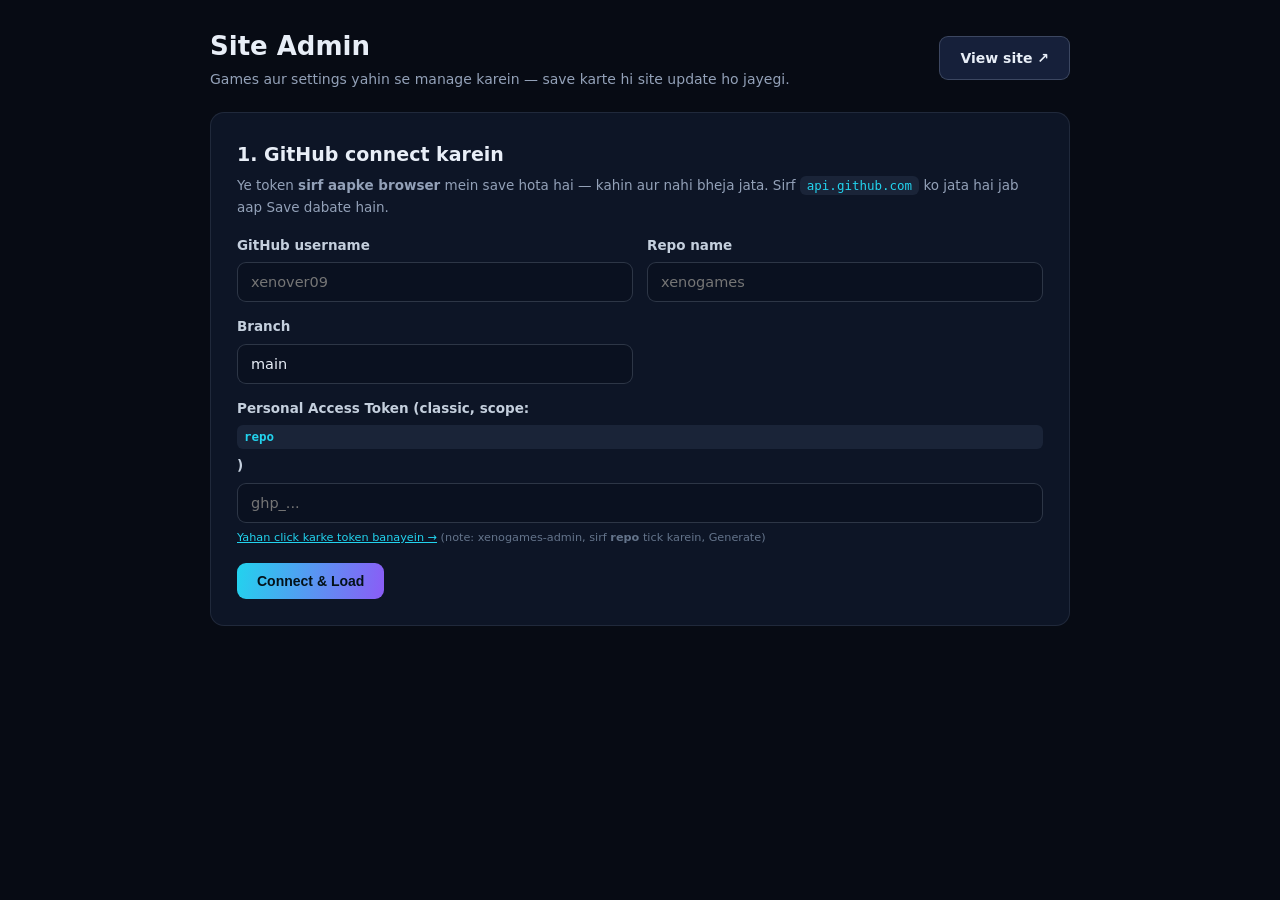
==== admin/index.html @ 74ef92ef "Initial commit: Xeno Games website and admin panel" ====
<!DOCTYPE html>
<html lang="en">
<head>
<meta charset="UTF-8">
<meta name="viewport" content="width=device-width, initial-scale=1.0">
<title>Admin — Xeno Games</title>
<link rel="stylesheet" href="admin.css">
</head>
<body>
<div class="wrap">
  <header class="ahead">
    <div><h1>Site Admin</h1><p>Games aur settings yahin se manage karein — save karte hi site update ho jayegi.</p></div>
    <a id="viewSite" class="btn" href="#" target="_blank">View site ↗</a>
  </header>

  <div id="msg"></div>

  <!-- SETUP -->
  <section class="card" id="setupCard">
    <h2>1. GitHub connect karein</h2>
    <p class="mut">Ye token <b>sirf aapke browser</b> mein save hota hai — kahin aur nahi bheja jata. Sirf <code>api.github.com</code> ko jata hai jab aap Save dabate hain.</p>
    <div class="grid2">
      <label>GitHub username<input id="ghUser" placeholder="xenover09"></label>
      <label>Repo name<input id="ghRepo" placeholder="xenogames"></label>
      <label>Branch<input id="ghBranch" value="main"></label>
      <label style="grid-column:1/-1">Personal Access Token (classic, scope: <code>repo</code>)<input id="ghToken" type="password" placeholder="ghp_..."><small><a href="https://github.com/settings/tokens/new?scopes=repo&description=xenogames-admin" target="_blank">Yahan click karke token banayein →</a> (note: xenogames-admin, sirf <b>repo</b> tick karein, Generate)</small></label>
    </div>
    <button class="btn pri" id="connectBtn">Connect & Load</button>
    <button class="btn" id="forgetBtn" style="display:none">Logout (token bhool jayein)</button>
  </section>

  <!-- GAMES -->
  <section class="card" id="gamesCard" style="display:none">
    <h2>2. Games <span class="count" id="gCount"></span></h2>
    <div id="gamesList"></div>
    <button class="btn" id="addBtn">+ Naya game add karein</button>

    <div id="editor" style="display:none">
      <h3 id="edTitle">Game edit karein</h3>
      <input type="hidden" id="fId">
      <div class="grid2">
        <label>Title*<input id="fTitle" placeholder="Voxelcraft × Neon Rush"></label>
        <label>Tag<input id="fTag" placeholder="Mashup / Port / Fan game"></label>
        <label style="grid-column:1/-1">Short blurb<textarea id="fBlurb" rows="2" placeholder="Ek line ki description"></textarea></label>
        <label style="grid-column:1/-1">Game link (Play button kahan jaye)<input id="fLink" placeholder="https://..."></label>
        <label style="grid-column:1/-1">Image URL (khali = automatic color card)<input id="fImage" placeholder="assets/card-voxel.jpg ya https://..."></label>
        <label>Card color (hue 0-360)<input id="fHue" type="number" min="0" max="360" value="200"></label>
        <label class="chk"><input id="fFeat" type="checkbox"> Featured (uper dikhayein)</label>
      </div>
      <div class="row">
        <button class="btn pri" id="saveGameBtn">Game save karein</button>
        <button class="btn" id="cancelEditBtn">Cancel</button>
      </div>
    </div>

    <div class="row" style="margin-top:22px">
      <button class="btn pri big" id="pushBtn">💾 Sab kuch site par publish karein</button>
    </div>
    <p class="mut">Publish ke ~1 minute baad site update ho jayegi.</p>
  </section>

  <!-- CONFIG -->
  <section class="card" id="cfgCard" style="display:none">
    <h2>3. Site settings</h2>
    <div class="grid2">
      <label>Site name<input id="cName"></label>
      <label>Tagline<input id="cTag"></label>
      <label style="grid-column:1/-1">Hero title<input id="cHeroT"></label>
      <label style="grid-column:1/-1">Hero subtitle<textarea id="cHeroS" rows="2"></textarea></label>
      <label style="grid-column:1/-1">Discord link<input id="cDiscord" placeholder="https://discord.gg/..."></label>
      <label style="grid-column:1/-1">Announcement bar (khali = chhupayein)<input id="cAnn"></label>
    </div>
    <p class="mut">Settings bhi "Publish" button se save hoti hain.</p>
  </section>
</div>
<script src="admin.js"></script>
</body>
</html>
---- admin/admin.css ----
*{margin:0;padding:0;box-sizing:border-box}
body{background:#070b14;color:#e8eef7;font-family:system-ui,-apple-system,sans-serif;line-height:1.6}
.wrap{max-width:900px;margin:0 auto;padding:26px 20px 80px}
.ahead{display:flex;justify-content:space-between;align-items:center;gap:16px;margin-bottom:22px;flex-wrap:wrap}
.ahead h1{font-size:26px}
.ahead p{color:#93a1b8;font-size:14px}
.card{background:#0d1526;border:1px solid rgba(148,163,184,.14);border-radius:14px;padding:26px;margin-bottom:20px}
.card h2{font-size:19px;margin-bottom:6px}
.card h3{font-size:16px;margin:18px 0 12px}
.mut{color:#93a1b8;font-size:13.5px;margin-bottom:16px}
.mut code,.card code{background:#1a2438;padding:2px 7px;border-radius:6px;font-size:12.5px;color:#22d3ee}
.grid2{display:grid;grid-template-columns:1fr 1fr;gap:14px;margin-bottom:16px}
label{display:flex;flex-direction:column;gap:6px;font-size:13.5px;color:#c4cfdd;font-weight:600}
label small{font-weight:400;color:#64748b}
label small a{color:#22d3ee}
input,textarea,select{background:#0a1120;border:1px solid rgba(148,163,184,.25);border-radius:9px;color:#e8eef7;padding:11px 13px;font-size:14.5px;width:100%;font-family:inherit}
input:focus,textarea:focus{outline:none;border-color:#22d3ee}
.chk{flex-direction:row !important;align-items:center;gap:10px !important}
.chk input{width:auto}
.btn{display:inline-block;padding:10px 20px;border-radius:9px;border:1px solid rgba(148,163,184,.3);background:#16203a;color:#e8eef7;font-weight:700;font-size:14px;cursor:pointer;text-decoration:none}
.btn:hover{border-color:#22d3ee}
.btn.pri{background:linear-gradient(100deg,#22d3ee,#8b5cf6);border:none;color:#04121a}
.btn.big{font-size:16px;padding:14px 30px}
.row{display:flex;gap:10px;flex-wrap:wrap;margin-top:14px}
#msg{margin-bottom:16px}
.msg{padding:13px 18px;border-radius:10px;font-size:14px;margin-bottom:10px}
.msg.ok{background:rgba(52,211,153,.12);border:1px solid rgba(52,211,153,.4);color:#6ee7b7}
.msg.err{background:rgba(248,113,113,.1);border:1px solid rgba(248,113,113,.4);color:#fca5a5}
.gitem{display:flex;align-items:center;gap:12px;background:#0a1120;border:1px solid rgba(148,163,184,.14);border-radius:10px;padding:12px 14px;margin-bottom:10px}
.gitem .sw{width:44px;height:44px;border-radius:8px;flex-shrink:0;display:flex;align-items:center;justify-content:center;font-weight:800;font-size:18px;color:#fff}
.gitem .inf{flex:1;min-width:0}
.gitem .inf b{display:block;font-size:14.5px;white-space:nowrap;overflow:hidden;text-overflow:ellipsis}
.gitem .inf span{color:#64748b;font-size:12.5px}
.gitem .ops{display:flex;gap:8px}
.mini{padding:7px 13px;font-size:12.5px;border-radius:7px;border:1px solid rgba(148,163,184,.3);background:#16203a;color:#e8eef7;cursor:pointer}
.mini:hover{border-color:#22d3ee}
.mini.danger:hover{border-color:#f87171;color:#f87171}
.count{color:#22d3ee;font-size:14px}
#editor{background:#0a1120;border:1px dashed rgba(34,211,238,.4);border-radius:12px;padding:20px;margin-top:18px}
@media(max-width:600px){.grid2{grid-template-columns:1fr}}
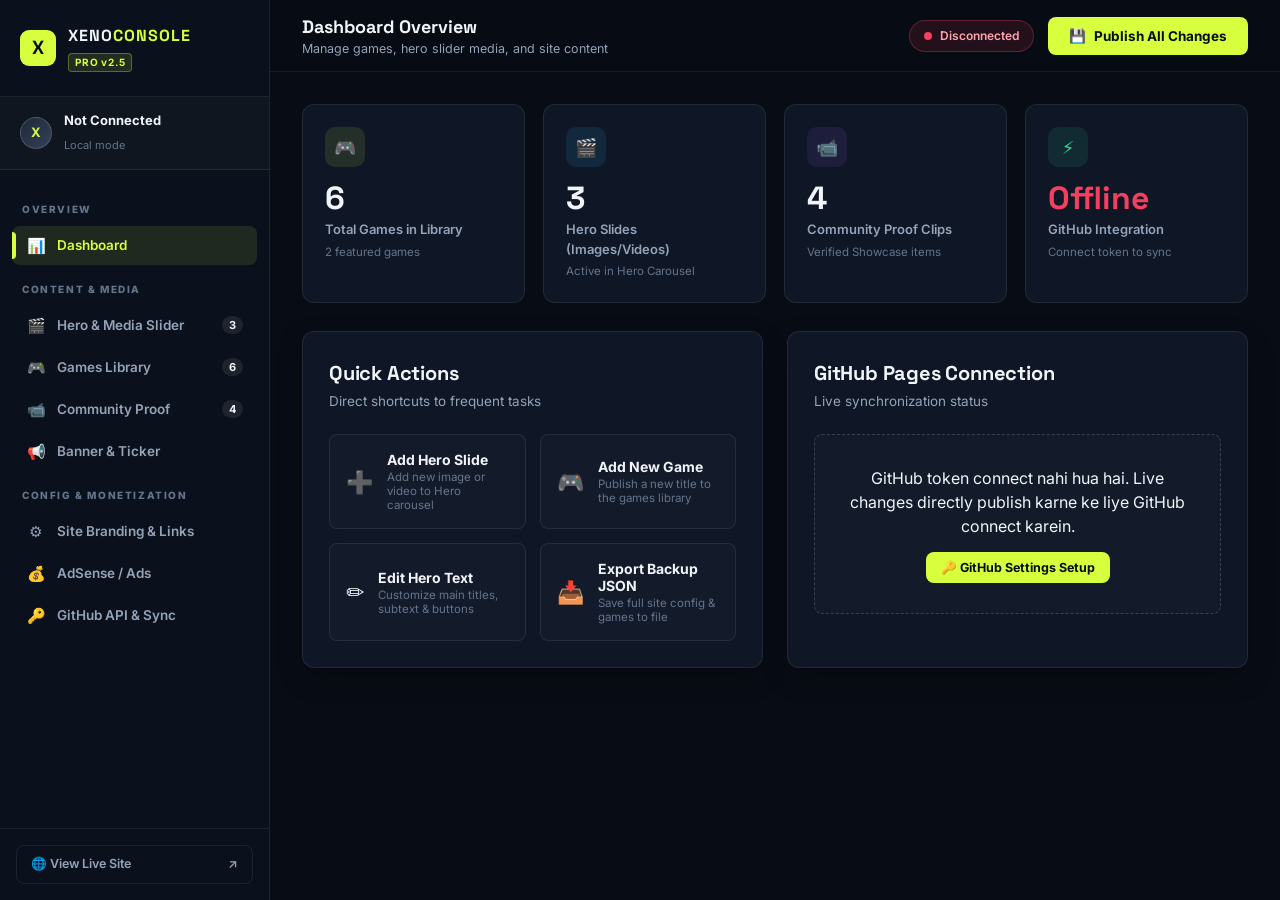
==== commit 2add8617: "Upgrade admin panel to full-featured professional dashboard" ====
--- a/admin/index.html
+++ b/admin/index.html
@@ -3,76 +3,566 @@
 <head>
 <meta charset="UTF-8">
 <meta name="viewport" content="width=device-width, initial-scale=1.0">
-<title>Admin — Xeno Games</title>
+<title>Xeno Console — Admin Dashboard</title>
+<link rel="preconnect" href="https://fonts.googleapis.com">
+<link rel="preconnect" href="https://fonts.gstatic.com" crossorigin>
+<link href="https://fonts.googleapis.com/css2?family=Space+Grotesk:wght@500;700;800&family=Inter:wght@400;500;600;700&family=JetBrains+Mono:wght@400;600&display=swap" rel="stylesheet">
 <link rel="stylesheet" href="admin.css">
 </head>
 <body>
-<div class="wrap">
-  <header class="ahead">
-    <div><h1>Site Admin</h1><p>Games aur settings yahin se manage karein — save karte hi site update ho jayegi.</p></div>
-    <a id="viewSite" class="btn" href="#" target="_blank">View site ↗</a>
-  </header>
-
-  <div id="msg"></div>
-
-  <!-- SETUP -->
-  <section class="card" id="setupCard">
-    <h2>1. GitHub connect karein</h2>
-    <p class="mut">Ye token <b>sirf aapke browser</b> mein save hota hai — kahin aur nahi bheja jata. Sirf <code>api.github.com</code> ko jata hai jab aap Save dabate hain.</p>
-    <div class="grid2">
-      <label>GitHub username<input id="ghUser" placeholder="xenover09"></label>
-      <label>Repo name<input id="ghRepo" placeholder="xenogames"></label>
-      <label>Branch<input id="ghBranch" value="main"></label>
-      <label style="grid-column:1/-1">Personal Access Token (classic, scope: <code>repo</code>)<input id="ghToken" type="password" placeholder="ghp_..."><small><a href="https://github.com/settings/tokens/new?scopes=repo&description=xenogames-admin" target="_blank">Yahan click karke token banayein →</a> (note: xenogames-admin, sirf <b>repo</b> tick karein, Generate)</small></label>
-    </div>
-    <button class="btn pri" id="connectBtn">Connect & Load</button>
-    <button class="btn" id="forgetBtn" style="display:none">Logout (token bhool jayein)</button>
-  </section>
-
-  <!-- GAMES -->
-  <section class="card" id="gamesCard" style="display:none">
-    <h2>2. Games <span class="count" id="gCount"></span></h2>
-    <div id="gamesList"></div>
-    <button class="btn" id="addBtn">+ Naya game add karein</button>
-
-    <div id="editor" style="display:none">
-      <h3 id="edTitle">Game edit karein</h3>
-      <input type="hidden" id="fId">
-      <div class="grid2">
-        <label>Title*<input id="fTitle" placeholder="Voxelcraft × Neon Rush"></label>
-        <label>Tag<input id="fTag" placeholder="Mashup / Port / Fan game"></label>
-        <label style="grid-column:1/-1">Short blurb<textarea id="fBlurb" rows="2" placeholder="Ek line ki description"></textarea></label>
-        <label style="grid-column:1/-1">Game link (Play button kahan jaye)<input id="fLink" placeholder="https://..."></label>
-        <label style="grid-column:1/-1">Image URL (khali = automatic color card)<input id="fImage" placeholder="assets/card-voxel.jpg ya https://..."></label>
-        <label>Card color (hue 0-360)<input id="fHue" type="number" min="0" max="360" value="200"></label>
-        <label class="chk"><input id="fFeat" type="checkbox"> Featured (uper dikhayein)</label>
-      </div>
-      <div class="row">
-        <button class="btn pri" id="saveGameBtn">Game save karein</button>
-        <button class="btn" id="cancelEditBtn">Cancel</button>
+
+<div class="app-layout">
+  <!-- SIDEBAR -->
+  <aside class="sidebar">
+    <div class="sidebar-brand">
+      <div class="brand-logo"><span class="mark">X</span></div>
+      <div class="brand-info">
+        <span class="brand-title">XENO<b>CONSOLE</b></span>
+        <span class="brand-badge">PRO v2.5</span>
       </div>
     </div>
 
-    <div class="row" style="margin-top:22px">
-      <button class="btn pri big" id="pushBtn">💾 Sab kuch site par publish karein</button>
+    <div class="sidebar-user" id="sidebarUser">
+      <div class="user-avatar" id="userAvatar">X</div>
+      <div class="user-meta">
+        <strong id="sidebarUsername">Not Connected</strong>
+        <span id="sidebarRepo">github.com</span>
+      </div>
     </div>
-    <p class="mut">Publish ke ~1 minute baad site update ho jayegi.</p>
-  </section>
-
-  <!-- CONFIG -->
-  <section class="card" id="cfgCard" style="display:none">
-    <h2>3. Site settings</h2>
-    <div class="grid2">
-      <label>Site name<input id="cName"></label>
-      <label>Tagline<input id="cTag"></label>
-      <label style="grid-column:1/-1">Hero title<input id="cHeroT"></label>
-      <label style="grid-column:1/-1">Hero subtitle<textarea id="cHeroS" rows="2"></textarea></label>
-      <label style="grid-column:1/-1">Discord link<input id="cDiscord" placeholder="https://discord.gg/..."></label>
-      <label style="grid-column:1/-1">Announcement bar (khali = chhupayein)<input id="cAnn"></label>
+
+    <nav class="sidebar-nav">
+      <div class="nav-section-title">OVERVIEW</div>
+      <button class="nav-link active" data-tab="dashboard">
+        <span class="icon">📊</span> Dashboard
+      </button>
+
+      <div class="nav-section-title">CONTENT & MEDIA</div>
+      <button class="nav-link" data-tab="hero">
+        <span class="icon">🎬</span> Hero & Media Slider
+        <span class="nav-badge" id="badgeSlides">3</span>
+      </button>
+      <button class="nav-link" data-tab="games">
+        <span class="icon">🎮</span> Games Library
+        <span class="nav-badge" id="badgeGames">0</span>
+      </button>
+      <button class="nav-link" data-tab="proof">
+        <span class="icon">📹</span> Community Proof
+        <span class="nav-badge" id="badgeProof">4</span>
+      </button>
+      <button class="nav-link" data-tab="announcements">
+        <span class="icon">📢</span> Banner & Ticker
+      </button>
+
+      <div class="nav-section-title">CONFIG & MONETIZATION</div>
+      <button class="nav-link" data-tab="branding">
+        <span class="icon">⚙️</span> Site Branding & Links
+      </button>
+      <button class="nav-link" data-tab="ads">
+        <span class="icon">💰</span> AdSense / Ads
+      </button>
+      <button class="nav-link" data-tab="settings">
+        <span class="icon">🔑</span> GitHub API & Sync
+      </button>
+    </nav>
+
+    <div class="sidebar-footer">
+      <a id="btnViewLiveSite" href="../" target="_blank" class="sidebar-btn-outline">
+        <span>🌐 View Live Site</span> ↗
+      </a>
+      <button id="sidebarLogoutBtn" class="sidebar-btn-danger" style="display:none">
+        Disconnect Token
+      </button>
     </div>
-    <p class="mut">Settings bhi "Publish" button se save hoti hain.</p>
-  </section>
+  </aside>
+
+  <!-- MAIN VIEW -->
+  <main class="main-content">
+    <!-- TOP HEADER -->
+    <header class="topbar">
+      <div class="topbar-left">
+        <button class="mobile-toggle" id="mobileToggle" aria-label="Toggle navigation">☰</button>
+        <div>
+          <h1 id="topbarTitle">Dashboard Overview</h1>
+          <p id="topbarBreadcrumb" class="topbar-sub">Manage games, hero slider media, and site content</p>
+        </div>
+      </div>
+      <div class="topbar-actions">
+        <div class="sync-status-pill disconnected" id="syncStatusPill">
+          <span class="dot"></span>
+          <span id="syncStatusText">Disconnected</span>
+        </div>
+        <button class="btn btn-volt" id="btnPublishTop">
+          <span class="btn-icon">💾</span> Publish All Changes
+        </button>
+      </div>
+    </header>
+
+    <!-- TOAST NOTIFICATIONS -->
+    <div id="toastContainer" class="toast-container"></div>
+
+    <!-- TABS CONTAINER -->
+    <div class="tab-content-wrap">
+
+      <!-- ================= TAB: DASHBOARD ================= -->
+      <section class="tab-pane active" id="tab-dashboard">
+        <div class="metric-grid">
+          <div class="metric-card">
+            <div class="metric-icon" style="background:rgba(215,255,62,.1);color:var(--volt)">🎮</div>
+            <div class="metric-val" id="dashTotalGames">0</div>
+            <div class="metric-label">Total Games in Library</div>
+            <div class="metric-sub" id="dashFeaturedGames">0 featured</div>
+          </div>
+          <div class="metric-card">
+            <div class="metric-icon" style="background:rgba(56,189,248,.1);color:var(--cyan)">🎬</div>
+            <div class="metric-val" id="dashTotalSlides">3</div>
+            <div class="metric-label">Hero Slides (Images/Videos)</div>
+            <div class="metric-sub">Active in Hero Carousel</div>
+          </div>
+          <div class="metric-card">
+            <div class="metric-icon" style="background:rgba(168,85,247,.1);color:#c084fc">📹</div>
+            <div class="metric-val" id="dashTotalProof">4</div>
+            <div class="metric-label">Community Proof Clips</div>
+            <div class="metric-sub">Verified Showcase items</div>
+          </div>
+          <div class="metric-card">
+            <div class="metric-icon" style="background:rgba(52,211,153,.1);color:#34d399">⚡</div>
+            <div class="metric-val" id="dashSyncState">Offline</div>
+            <div class="metric-label">GitHub Integration</div>
+            <div class="metric-sub" id="dashBranchName">main branch</div>
+          </div>
+        </div>
+
+        <div class="grid-2col">
+          <div class="panel">
+            <div class="panel-header">
+              <h2>Quick Actions</h2>
+              <span class="panel-hint">Direct shortcuts to frequent tasks</span>
+            </div>
+            <div class="quick-btn-grid">
+              <button class="quick-btn" onclick="XP.switchTab('hero');XP.openSlideEditor('new');">
+                <span class="qb-icon">➕</span>
+                <div>
+                  <strong>Add Hero Slide</strong>
+                  <small>Add new image or video to Hero carousel</small>
+                </div>
+              </button>
+              <button class="quick-btn" onclick="XP.switchTab('games');XP.openGameEditor('new');">
+                <span class="qb-icon">🎮</span>
+                <div>
+                  <strong>Add New Game</strong>
+                  <small>Publish a new title to the games library</small>
+                </div>
+              </button>
+              <button class="quick-btn" onclick="XP.switchTab('hero');">
+                <span class="qb-icon">✏️</span>
+                <div>
+                  <strong>Edit Hero Text</strong>
+                  <small>Customize main titles, subtext & buttons</small>
+                </div>
+              </button>
+              <button class="quick-btn" onclick="XP.downloadBackup();">
+                <span class="qb-icon">📥</span>
+                <div>
+                  <strong>Export Backup JSON</strong>
+                  <small>Save full site config & games to file</small>
+                </div>
+              </button>
+            </div>
+          </div>
+
+          <div class="panel">
+            <div class="panel-header">
+              <h2>GitHub Pages Connection</h2>
+              <span class="panel-hint">Live synchronization status</span>
+            </div>
+            <div class="connection-status-box" id="connStatusBox">
+              <p class="mut">GitHub token connect nahi hua hai. Live changes directly publish karne ke liye GitHub connect karein.</p>
+              <button class="btn btn-outline" onclick="XP.switchTab('settings')">🔑 GitHub Settings Setup</button>
+            </div>
+          </div>
+        </div>
+      </section>
+
+      <!-- ================= TAB: HERO & SHOWCASE ================= -->
+      <section class="tab-pane" id="tab-hero">
+        <div class="panel">
+          <div class="panel-header">
+            <div>
+              <h2>Hero Headline & CTA Buttons</h2>
+              <p class="panel-hint">Main landing page text and call-to-action buttons</p>
+            </div>
+          </div>
+          <div class="form-grid">
+            <div class="form-group">
+              <label>Kicker / Top Subtitle Tag</label>
+              <input id="hKicker" placeholder="XENO GAMES — MOD LAUNCHER">
+            </div>
+            <div class="form-group">
+              <label>Main Headline (Normal Text)</label>
+              <input id="hTitle" placeholder="Play the crossovers that">
+            </div>
+            <div class="form-group">
+              <label>Headline Highlight (Neon Green Text)</label>
+              <input id="hTitleHighlight" placeholder="shouldn't exist.">
+            </div>
+            <div class="form-group full-width">
+              <label>Hero Subtitle / Description Paragraph</label>
+              <textarea id="hSub" rows="3" placeholder="Game mashups, fan ports and impossible crossovers..."></textarea>
+            </div>
+            <div class="form-group">
+              <label>Primary Button Text</label>
+              <input id="hCta1Text" placeholder="Browse the library">
+            </div>
+            <div class="form-group">
+              <label>Primary Button Link</label>
+              <input id="hCta1Link" placeholder="#library">
+            </div>
+            <div class="form-group">
+              <label>Secondary Button Text</label>
+              <input id="hCta2Text" placeholder="See the launcher">
+            </div>
+            <div class="form-group">
+              <label>Secondary Button Link</label>
+              <input id="hCta2Link" placeholder="#launcher">
+            </div>
+          </div>
+        </div>
+
+        <!-- HERO SLIDER MEDIA SHOWCASE -->
+        <div class="panel" style="margin-top:24px">
+          <div class="panel-header flex-between">
+            <div>
+              <h2>Hero Showcase Slides (Images & Videos)</h2>
+              <p class="panel-hint">Carousel slides on the right side of the Hero section. Images ya Videos (MP4/YouTube) yahan se manage karein.</p>
+            </div>
+            <button class="btn btn-volt btn-sm" onclick="XP.openSlideEditor('new')">+ Nayi Slide Add Karein</button>
+          </div>
+
+          <div id="slidesList" class="slides-grid"></div>
+
+          <!-- SLIDE MODAL / DRAWER -->
+          <div id="slideModal" class="modal-backdrop" style="display:none">
+            <div class="modal-card">
+              <div class="modal-header">
+                <h3 id="slideModalTitle">Slide Editor</h3>
+                <button class="modal-close" onclick="XP.closeSlideEditor()">×</button>
+              </div>
+              <div class="modal-body">
+                <input type="hidden" id="slideEditId">
+                <div class="form-grid">
+                  <div class="form-group">
+                    <label>Media Type</label>
+                    <select id="slideMediaType" onchange="XP.updateSlidePreview()">
+                      <option value="image">🖼️ Image (JPG, PNG, WebP, GIF)</option>
+                      <option value="video">🎥 Video (MP4 direct link or YouTube)</option>
+                    </select>
+                  </div>
+                  <div class="form-group">
+                    <label>Badge / Tag Pill</label>
+                    <input id="slideBadge" placeholder="Featured Showcase / New Mod / Port">
+                  </div>
+                  <div class="form-group full-width">
+                    <label>Media URL or Asset Path</label>
+                    <input id="slideMediaUrl" placeholder="assets/card-voxel.jpg ya https://... ya YouTube link" oninput="XP.updateSlidePreview()">
+                    <small class="field-hint">Aap local path de sakte hain (e.g. <code>assets/filename.jpg</code>), external image link, direct MP4 video link, ya YouTube link.</small>
+                  </div>
+                  <div class="form-group">
+                    <label>Slide Title</label>
+                    <input id="slideTitle" placeholder="Voxelcraft × Neon Rush" oninput="XP.updateSlidePreview()">
+                  </div>
+                  <div class="form-group">
+                    <label>Target Action Link (Optional)</label>
+                    <input id="slideLink" placeholder="#library ya https://...">
+                  </div>
+                  <div class="form-group full-width">
+                    <label>Slide Subtitle / Description</label>
+                    <input id="slideSubtitle" placeholder="Block-building inside a neon racing world" oninput="XP.updateSlidePreview()">
+                  </div>
+                </div>
+
+                <!-- LIVE PREVIEW -->
+                <div class="preview-box-container">
+                  <span class="preview-label">Live Slide Preview</span>
+                  <div class="hero-slider-preview">
+                    <div id="slidePreviewMedia" class="preview-media-holder"></div>
+                    <div class="slider-badge" id="slidePreviewBadge">Featured Showcase</div>
+                    <div class="slide-caption">
+                      <h3 id="slidePreviewTitle">Slide Title</h3>
+                      <p id="slidePreviewSubtitle">Slide description</p>
+                    </div>
+                  </div>
+                </div>
+              </div>
+              <div class="modal-footer">
+                <button class="btn btn-volt" onclick="XP.saveSlide()">Save Slide</button>
+                <button class="btn btn-outline" onclick="XP.closeSlideEditor()">Cancel</button>
+              </div>
+            </div>
+          </div>
+        </div>
+      </section>
+
+      <!-- ================= TAB: GAMES LIBRARY ================= -->
+      <section class="tab-pane" id="tab-games">
+        <div class="panel">
+          <div class="panel-header flex-between">
+            <div>
+              <h2>Games Library</h2>
+              <p class="panel-hint">Site par display hone wale games, mashups aur ports.</p>
+            </div>
+            <div class="header-tools">
+              <input type="text" id="gameSearchInput" placeholder="🔍 Search games..." class="search-input" oninput="XP.filterGames()">
+              <button class="btn btn-volt btn-sm" onclick="XP.openGameEditor('new')">+ Naya Game Add Karein</button>
+            </div>
+          </div>
+
+          <div id="gamesTableList" class="games-table-list"></div>
+
+          <!-- GAME MODAL -->
+          <div id="gameModal" class="modal-backdrop" style="display:none">
+            <div class="modal-card">
+              <div class="modal-header">
+                <h3 id="gameModalTitle">Game Editor</h3>
+                <button class="modal-close" onclick="XP.closeGameEditor()">×</button>
+              </div>
+              <div class="modal-body">
+                <input type="hidden" id="gEditId">
+                <div class="form-grid">
+                  <div class="form-group">
+                    <label>Game Title*</label>
+                    <input id="gTitle" placeholder="Voxelcraft × Neon Rush" oninput="XP.updateGamePreview()">
+                  </div>
+                  <div class="form-group">
+                    <label>Category Tag</label>
+                    <input id="gTag" placeholder="Mashup / Port / Fan game" oninput="XP.updateGamePreview()">
+                  </div>
+                  <div class="form-group full-width">
+                    <label>Short Description (Blurb)</label>
+                    <textarea id="gBlurb" rows="2" placeholder="Block-building inside a neon racing world. Fully verified." oninput="XP.updateGamePreview()"></textarea>
+                  </div>
+                  <div class="form-group full-width">
+                    <label>Play / Download Link (URL)</label>
+                    <input id="gLink" placeholder="https://... ya #library">
+                  </div>
+                  <div class="form-group">
+                    <label>Image Cover URL</label>
+                    <input id="gImage" placeholder="assets/card-voxel.jpg ya https://..." oninput="XP.updateGamePreview()">
+                  </div>
+                  <div class="form-group">
+                    <label>Fallback Color Hue (0 - 360)</label>
+                    <input id="gHue" type="number" min="0" max="360" value="200" oninput="XP.updateGamePreview()">
+                  </div>
+                  <div class="form-group full-width">
+                    <label class="toggle-control">
+                      <input type="checkbox" id="gFeatured">
+                      <span class="toggle-slider"></span>
+                      <span><b>Featured Game</b> (Library ke bilkul shuru mein highlight dikhayein)</span>
+                    </label>
+                  </div>
+                </div>
+
+                <!-- GAME PREVIEW -->
+                <div class="preview-box-container">
+                  <span class="preview-label">Card Live Preview</span>
+                  <div class="gcard-preview" id="gameCardPreview"></div>
+                </div>
+              </div>
+              <div class="modal-footer">
+                <button class="btn btn-volt" onclick="XP.saveGame()">Save Game</button>
+                <button class="btn btn-outline" onclick="XP.closeGameEditor()">Cancel</button>
+              </div>
+            </div>
+          </div>
+        </div>
+      </section>
+
+      <!-- ================= TAB: COMMUNITY PROOF ================= -->
+      <section class="tab-pane" id="tab-proof">
+        <div class="panel">
+          <div class="panel-header flex-between">
+            <div>
+              <h2>Community Proof Clips</h2>
+              <p class="panel-hint">Hero section ke neeche proof clips videos jo community views aur gameplay show karte hain.</p>
+            </div>
+            <button class="btn btn-volt btn-sm" onclick="XP.openProofEditor('new')">+ Naya Proof Clip Add Karein</button>
+          </div>
+
+          <div id="proofList" class="proof-grid"></div>
+
+          <!-- PROOF MODAL -->
+          <div id="proofModal" class="modal-backdrop" style="display:none">
+            <div class="modal-card">
+              <div class="modal-header">
+                <h3 id="proofModalTitle">Proof Clip Editor</h3>
+                <button class="modal-close" onclick="XP.closeProofEditor()">×</button>
+              </div>
+              <div class="modal-body">
+                <input type="hidden" id="pEditId">
+                <div class="form-grid">
+                  <div class="form-group">
+                    <label>Clip Title*</label>
+                    <input id="pTitle" placeholder="Voxelcraft × Neon Rush — full playthrough">
+                  </div>
+                  <div class="form-group">
+                    <label>Views Count Display</label>
+                    <input id="pViews" placeholder="128K views">
+                  </div>
+                  <div class="form-group">
+                    <label>Duration</label>
+                    <input id="pDuration" placeholder="2:47">
+                  </div>
+                  <div class="form-group">
+                    <label>Video / Click Link</label>
+                    <input id="pLink" placeholder="https://youtube.com/... ya #">
+                  </div>
+                  <div class="form-group full-width">
+                    <label>Thumbnail Image URL (Khali = fallback letter badge)</label>
+                    <input id="pImage" placeholder="assets/card-voxel.jpg ya https://...">
+                  </div>
+                </div>
+              </div>
+              <div class="modal-footer">
+                <button class="btn btn-volt" onclick="XP.saveProof()">Save Clip</button>
+                <button class="btn btn-outline" onclick="XP.closeProofEditor()">Cancel</button>
+              </div>
+            </div>
+          </div>
+        </div>
+      </section>
+
+      <!-- ================= TAB: ANNOUNCEMENTS & TICKER ================= -->
+      <section class="tab-pane" id="tab-announcements">
+        <div class="panel">
+          <div class="panel-header">
+            <h2>Top Announcement Bar</h2>
+            <p class="panel-hint">Header ke sab se upar urgent update ya banner show karne ke liye.</p>
+          </div>
+          <div class="form-grid">
+            <div class="form-group full-width">
+              <label class="toggle-control">
+                <input type="checkbox" id="annEnabled">
+                <span class="toggle-slider"></span>
+                <span><b>Show Announcement Banner</b></span>
+              </label>
+            </div>
+            <div class="form-group full-width">
+              <label>Banner Text Content</label>
+              <input id="annText" placeholder="🚀 V2.4 Released: New Mashup Engine Now Live!">
+            </div>
+          </div>
+        </div>
+
+        <div class="panel" style="margin-top:24px">
+          <div class="panel-header">
+            <h2>Running Ticker / Marquee</h2>
+            <p class="panel-hint">Hero section ke neeche run hone wali scrolling line ke items (<code>◆</code> se alag karein).</p>
+          </div>
+          <div class="form-group full-width">
+            <label>Ticker Items List</label>
+            <textarea id="tickerItemsText" rows="3" placeholder="Voxelcraft × Neon Rush ◆ Starfall Vanguard ◆ Neon Rush ◆ New crossovers monthly ◆ One-click installs"></textarea>
+            <small class="field-hint">Har item ke darmiyan <code>◆</code> symbol lagayein.</small>
+          </div>
+        </div>
+      </section>
+
+      <!-- ================= TAB: BRANDING & GENERAL ================= -->
+      <section class="tab-pane" id="tab-branding">
+        <div class="panel">
+          <div class="panel-header">
+            <h2>Site Branding & Socials</h2>
+            <p class="panel-hint">Site ka naam, logo letter, tagline, aur social links.</p>
+          </div>
+          <div class="form-grid">
+            <div class="form-group">
+              <label>Site Name</label>
+              <input id="bSiteName" placeholder="Xeno Games">
+            </div>
+            <div class="form-group">
+              <label>Logo Mark Letter</label>
+              <input id="bLogoMark" maxlength="2" placeholder="X">
+            </div>
+            <div class="form-group full-width">
+              <label>Site Tagline (Browser Title & SEO)</label>
+              <input id="bTagline" placeholder="Play the crossovers that shouldn't exist.">
+            </div>
+            <div class="form-group">
+              <label>Discord Community Link</label>
+              <input id="bDiscordUrl" placeholder="https://discord.gg/yourserver">
+            </div>
+            <div class="form-group">
+              <label>Admin Contact Email (contact.html ke liye)</label>
+              <input id="bContactEmail" placeholder="admin@xenogames.example">
+            </div>
+          </div>
+        </div>
+      </section>
+
+      <!-- ================= TAB: ADSENSE / MONETIZATION ================= -->
+      <section class="tab-pane" id="tab-ads">
+        <div class="panel">
+          <div class="panel-header">
+            <h2>Google AdSense & Custom Ads</h2>
+            <p class="panel-hint">Apna Google AdSense code ya HTML ad banner yahan paste karein.</p>
+          </div>
+          <div class="form-grid">
+            <div class="form-group full-width">
+              <label>Header Ad Slot Code (Hero ke foran baad)</label>
+              <textarea id="adHeaderCode" rows="4" placeholder="<ins class='adsbygoogle' ...></ins>"></textarea>
+            </div>
+            <div class="form-group full-width">
+              <label>In-Content Ad Slot Code (Launcher section ke baad)</label>
+              <textarea id="adContentCode" rows="4" placeholder="<ins class='adsbygoogle' ...></ins>"></textarea>
+            </div>
+          </div>
+          <div class="callout-box">
+            <strong>💡 AdSense Tips:</strong>
+            <p>AdSense approval ke liye pehle games ki description aur Privacy Policy ready honi chahiye. Ad unit create karne ke baad uska <code>&lt;ins&gt;</code> code yahan paste kar ke <b>Publish</b> dabayein.</p>
+          </div>
+        </div>
+      </section>
+
+      <!-- ================= TAB: GITHUB SETTINGS ================= -->
+      <section class="tab-pane" id="tab-settings">
+        <div class="panel">
+          <div class="panel-header">
+            <h2>GitHub Authentication & Sync Settings</h2>
+            <p class="panel-hint">Aap ka token sirf aapke browser ki <code>localStorage</code> mein rehta hai — kahin aur nahi jata.</p>
+          </div>
+          <div class="form-grid">
+            <div class="form-group">
+              <label>GitHub Username</label>
+              <input id="cfgGhUser" placeholder="xenover09">
+            </div>
+            <div class="form-group">
+              <label>Repository Name</label>
+              <input id="cfgGhRepo" placeholder="xenogames-">
+            </div>
+            <div class="form-group">
+              <label>Deploy Branch</label>
+              <input id="cfgGhBranch" value="main">
+            </div>
+            <div class="form-group full-width">
+              <label>GitHub Personal Access Token (PAT) — Classic, scope: <code>repo</code></label>
+              <input id="cfgGhToken" type="password" placeholder="ghp_...">
+              <small class="field-hint">
+                <a href="https://github.com/settings/tokens/new?scopes=repo&description=xenogames-admin" target="_blank">
+                  👉 Yahan click kar ke new token banayein
+                </a> (Sirf <b>repo</b> tick karein aur Generate token dabayein).
+              </small>
+            </div>
+          </div>
+          <div class="row" style="margin-top:20px;gap:12px">
+            <button class="btn btn-volt" id="btnSaveGhSettings">💾 Connect & Load from GitHub</button>
+            <button class="btn btn-outline" id="btnExportJson">📥 Export Backup JSON</button>
+            <button class="btn btn-danger" id="btnClearGhAuth">Disconnect & Logout</button>
+          </div>
+        </div>
+      </section>
+
+    </div>
+  </main>
 </div>
+
 <script src="admin.js"></script>
 </body>
 </html>
--- a/admin/admin.css
+++ b/admin/admin.css
@@ -1,40 +1,1181 @@
-*{margin:0;padding:0;box-sizing:border-box}
-body{background:#070b14;color:#e8eef7;font-family:system-ui,-apple-system,sans-serif;line-height:1.6}
-.wrap{max-width:900px;margin:0 auto;padding:26px 20px 80px}
-.ahead{display:flex;justify-content:space-between;align-items:center;gap:16px;margin-bottom:22px;flex-wrap:wrap}
-.ahead h1{font-size:26px}
-.ahead p{color:#93a1b8;font-size:14px}
-.card{background:#0d1526;border:1px solid rgba(148,163,184,.14);border-radius:14px;padding:26px;margin-bottom:20px}
-.card h2{font-size:19px;margin-bottom:6px}
-.card h3{font-size:16px;margin:18px 0 12px}
-.mut{color:#93a1b8;font-size:13.5px;margin-bottom:16px}
-.mut code,.card code{background:#1a2438;padding:2px 7px;border-radius:6px;font-size:12.5px;color:#22d3ee}
-.grid2{display:grid;grid-template-columns:1fr 1fr;gap:14px;margin-bottom:16px}
-label{display:flex;flex-direction:column;gap:6px;font-size:13.5px;color:#c4cfdd;font-weight:600}
-label small{font-weight:400;color:#64748b}
-label small a{color:#22d3ee}
-input,textarea,select{background:#0a1120;border:1px solid rgba(148,163,184,.25);border-radius:9px;color:#e8eef7;padding:11px 13px;font-size:14.5px;width:100%;font-family:inherit}
-input:focus,textarea:focus{outline:none;border-color:#22d3ee}
-.chk{flex-direction:row !important;align-items:center;gap:10px !important}
-.chk input{width:auto}
-.btn{display:inline-block;padding:10px 20px;border-radius:9px;border:1px solid rgba(148,163,184,.3);background:#16203a;color:#e8eef7;font-weight:700;font-size:14px;cursor:pointer;text-decoration:none}
-.btn:hover{border-color:#22d3ee}
-.btn.pri{background:linear-gradient(100deg,#22d3ee,#8b5cf6);border:none;color:#04121a}
-.btn.big{font-size:16px;padding:14px 30px}
-.row{display:flex;gap:10px;flex-wrap:wrap;margin-top:14px}
-#msg{margin-bottom:16px}
-.msg{padding:13px 18px;border-radius:10px;font-size:14px;margin-bottom:10px}
-.msg.ok{background:rgba(52,211,153,.12);border:1px solid rgba(52,211,153,.4);color:#6ee7b7}
-.msg.err{background:rgba(248,113,113,.1);border:1px solid rgba(248,113,113,.4);color:#fca5a5}
-.gitem{display:flex;align-items:center;gap:12px;background:#0a1120;border:1px solid rgba(148,163,184,.14);border-radius:10px;padding:12px 14px;margin-bottom:10px}
-.gitem .sw{width:44px;height:44px;border-radius:8px;flex-shrink:0;display:flex;align-items:center;justify-content:center;font-weight:800;font-size:18px;color:#fff}
-.gitem .inf{flex:1;min-width:0}
-.gitem .inf b{display:block;font-size:14.5px;white-space:nowrap;overflow:hidden;text-overflow:ellipsis}
-.gitem .inf span{color:#64748b;font-size:12.5px}
-.gitem .ops{display:flex;gap:8px}
-.mini{padding:7px 13px;font-size:12.5px;border-radius:7px;border:1px solid rgba(148,163,184,.3);background:#16203a;color:#e8eef7;cursor:pointer}
-.mini:hover{border-color:#22d3ee}
-.mini.danger:hover{border-color:#f87171;color:#f87171}
-.count{color:#22d3ee;font-size:14px}
-#editor{background:#0a1120;border:1px dashed rgba(34,211,238,.4);border-radius:12px;padding:20px;margin-top:18px}
-@media(max-width:600px){.grid2{grid-template-columns:1fr}}
+/* XENO CONSOLE — Professional Admin Dashboard Theme */
+:root {
+  --bg-app: #080c14;
+  --bg-sidebar: #0b111c;
+  --bg-card: #0f1726;
+  --bg-card-hover: #141f33;
+  --bg-input: #0a0f1a;
+  --line: rgba(255, 255, 255, 0.08);
+  --line-strong: rgba(255, 255, 255, 0.16);
+  --text-main: #f1f5f9;
+  --text-muted: #94a3b8;
+  --text-dim: #64748b;
+  --volt: #d7ff3e;
+  --volt-hover: #e5ff6e;
+  --volt-glow: rgba(215, 255, 62, 0.18);
+  --cyan: #38bdf8;
+  --danger: #f43f5e;
+  --danger-bg: rgba(244, 63, 94, 0.12);
+  --success: #34d399;
+  --success-bg: rgba(52, 211, 153, 0.12);
+  --radius: 12px;
+  --radius-sm: 8px;
+  --font-heading: 'Space Grotesk', system-ui, sans-serif;
+  --font-body: 'Inter', system-ui, sans-serif;
+  --font-mono: 'JetBrains Mono', ui-monospace, monospace;
+}
+
+* {
+  margin: 0;
+  padding: 0;
+  box-sizing: border-box;
+}
+
+body {
+  background: var(--bg-app);
+  color: var(--text-main);
+  font-family: var(--font-body);
+  line-height: 1.5;
+  -webkit-font-smoothing: antialiased;
+  min-height: 100vh;
+}
+
+/* APP LAYOUT */
+.app-layout {
+  display: flex;
+  min-height: 100vh;
+}
+
+/* SIDEBAR */
+.sidebar {
+  width: 270px;
+  background: var(--bg-sidebar);
+  border-right: 1px solid var(--line);
+  display: flex;
+  flex-direction: column;
+  position: fixed;
+  top: 0;
+  bottom: 0;
+  left: 0;
+  z-index: 100;
+  overflow-y: auto;
+}
+
+.sidebar-brand {
+  padding: 24px 20px;
+  display: flex;
+  align-items: center;
+  gap: 12px;
+  border-bottom: 1px solid var(--line);
+}
+
+.brand-logo .mark {
+  width: 36px;
+  height: 36px;
+  background: var(--volt);
+  color: #080c14;
+  border-radius: 9px;
+  display: flex;
+  align-items: center;
+  justify-content: center;
+  font-family: var(--font-heading);
+  font-weight: 800;
+  font-size: 19px;
+}
+
+.brand-title {
+  font-family: var(--font-heading);
+  font-weight: 800;
+  font-size: 16px;
+  letter-spacing: .06em;
+  display: block;
+}
+
+.brand-title b {
+  color: var(--volt);
+}
+
+.brand-badge {
+  font-size: 10px;
+  font-weight: 700;
+  background: rgba(215, 255, 62, 0.12);
+  color: var(--volt);
+  border: 1px solid rgba(215, 255, 62, 0.3);
+  padding: 1px 6px;
+  border-radius: 4px;
+  display: inline-block;
+  letter-spacing: .08em;
+}
+
+.sidebar-user {
+  padding: 14px 20px;
+  display: flex;
+  align-items: center;
+  gap: 12px;
+  background: rgba(255, 255, 255, 0.02);
+  border-bottom: 1px solid var(--line);
+}
+
+.user-avatar {
+  width: 32px;
+  height: 32px;
+  border-radius: 50%;
+  background: linear-gradient(135deg, #1e293b, #334155);
+  border: 1px solid var(--line-strong);
+  display: flex;
+  align-items: center;
+  justify-content: center;
+  font-weight: 700;
+  font-size: 13px;
+  color: var(--volt);
+}
+
+.user-meta {
+  flex: 1;
+  min-width: 0;
+}
+
+.user-meta strong {
+  display: block;
+  font-size: 13px;
+  white-space: nowrap;
+  overflow: hidden;
+  text-overflow: ellipsis;
+}
+
+.user-meta span {
+  font-size: 11px;
+  color: var(--text-dim);
+}
+
+.sidebar-nav {
+  padding: 18px 12px;
+  flex: 1;
+  display: flex;
+  flex-direction: column;
+  gap: 3px;
+}
+
+.nav-section-title {
+  font-size: 10px;
+  font-weight: 800;
+  letter-spacing: .16em;
+  color: var(--text-dim);
+  padding: 14px 10px 6px;
+  text-transform: uppercase;
+}
+
+.nav-link {
+  display: flex;
+  align-items: center;
+  gap: 11px;
+  padding: 10px 14px;
+  border-radius: var(--radius-sm);
+  background: transparent;
+  border: none;
+  color: var(--text-muted);
+  font-size: 13.5px;
+  font-weight: 600;
+  font-family: inherit;
+  cursor: pointer;
+  width: 100%;
+  text-align: left;
+  transition: all .16s ease;
+  position: relative;
+}
+
+.nav-link .icon {
+  font-size: 15px;
+  width: 20px;
+  display: inline-flex;
+  justify-content: center;
+}
+
+.nav-link:hover {
+  background: rgba(255, 255, 255, 0.04);
+  color: var(--text-main);
+}
+
+.nav-link.active {
+  background: rgba(215, 255, 62, 0.1);
+  color: var(--volt);
+}
+
+.nav-link.active::before {
+  content: "";
+  position: absolute;
+  left: 0;
+  top: 6px;
+  bottom: 6px;
+  width: 3.5px;
+  background: var(--volt);
+  border-radius: 0 4px 4px 0;
+}
+
+.nav-badge {
+  margin-left: auto;
+  font-size: 11px;
+  font-weight: 700;
+  padding: 2px 7px;
+  border-radius: 10px;
+  background: rgba(255, 255, 255, 0.08);
+  color: var(--text-main);
+}
+
+.nav-link.active .nav-badge {
+  background: rgba(215, 255, 62, 0.2);
+  color: var(--volt);
+}
+
+.sidebar-footer {
+  padding: 16px;
+  border-top: 1px solid var(--line);
+  display: flex;
+  flex-direction: column;
+  gap: 8px;
+}
+
+.sidebar-btn-outline {
+  display: flex;
+  align-items: center;
+  justify-content: space-between;
+  padding: 9px 14px;
+  border-radius: var(--radius-sm);
+  border: 1px solid var(--line);
+  color: var(--text-muted);
+  font-size: 12.5px;
+  font-weight: 600;
+  text-decoration: none;
+  transition: .16s;
+}
+
+.sidebar-btn-outline:hover {
+  border-color: var(--line-strong);
+  color: var(--text-main);
+  background: rgba(255, 255, 255, 0.03);
+}
+
+.sidebar-btn-danger {
+  padding: 8px 12px;
+  border-radius: var(--radius-sm);
+  border: 1px solid rgba(244, 63, 94, 0.25);
+  background: var(--danger-bg);
+  color: var(--danger);
+  font-size: 12px;
+  font-weight: 600;
+  cursor: pointer;
+  transition: .16s;
+}
+
+.sidebar-btn-danger:hover {
+  background: rgba(244, 63, 94, 0.2);
+}
+
+/* MAIN CONTENT */
+.main-content {
+  margin-left: 270px;
+  flex: 1;
+  display: flex;
+  flex-direction: column;
+  min-width: 0;
+}
+
+/* TOPBAR */
+.topbar {
+  height: 72px;
+  border-bottom: 1px solid var(--line);
+  background: rgba(8, 12, 20, 0.85);
+  backdrop-filter: blur(14px);
+  position: sticky;
+  top: 0;
+  z-index: 90;
+  display: flex;
+  align-items: center;
+  justify-content: space-between;
+  padding: 0 32px;
+}
+
+.topbar-left {
+  display: flex;
+  align-items: center;
+  gap: 16px;
+}
+
+.mobile-toggle {
+  display: none;
+  background: transparent;
+  border: 1px solid var(--line);
+  color: var(--text-main);
+  font-size: 18px;
+  padding: 6px 10px;
+  border-radius: 6px;
+  cursor: pointer;
+}
+
+.topbar-left h1 {
+  font-size: 18px;
+  font-weight: 700;
+  font-family: var(--font-heading);
+}
+
+.topbar-sub {
+  font-size: 12.5px;
+  color: var(--text-muted);
+}
+
+.topbar-actions {
+  display: flex;
+  align-items: center;
+  gap: 14px;
+}
+
+.sync-status-pill {
+  display: inline-flex;
+  align-items: center;
+  gap: 8px;
+  padding: 6px 14px;
+  border-radius: 100px;
+  font-size: 12px;
+  font-weight: 600;
+  border: 1px solid var(--line);
+  background: rgba(255, 255, 255, 0.03);
+}
+
+.sync-status-pill .dot {
+  width: 8px;
+  height: 8px;
+  border-radius: 50%;
+}
+
+.sync-status-pill.connected {
+  border-color: rgba(52, 211, 153, 0.3);
+  color: #6ee7b7;
+  background: var(--success-bg);
+}
+
+.sync-status-pill.connected .dot {
+  background: #34d399;
+  box-shadow: 0 0 10px #34d399;
+}
+
+.sync-status-pill.disconnected {
+  border-color: rgba(244, 63, 94, 0.3);
+  color: #fda4af;
+  background: var(--danger-bg);
+}
+
+.sync-status-pill.disconnected .dot {
+  background: #f43f5e;
+}
+
+/* BUTTONS */
+.btn {
+  display: inline-flex;
+  align-items: center;
+  gap: 8px;
+  padding: 10px 20px;
+  border-radius: var(--radius-sm);
+  font-weight: 700;
+  font-size: 13.5px;
+  border: 1px solid transparent;
+  cursor: pointer;
+  transition: all .16s ease;
+  font-family: inherit;
+  text-decoration: none;
+}
+
+.btn-volt {
+  background: var(--volt);
+  color: #080c14;
+}
+
+.btn-volt:hover {
+  background: var(--volt-hover);
+  box-shadow: 0 6px 20px -4px var(--volt-glow);
+  transform: translateY(-1px);
+}
+
+.btn-outline {
+  border-color: var(--line-strong);
+  background: rgba(255, 255, 255, 0.04);
+  color: var(--text-main);
+}
+
+.btn-outline:hover {
+  border-color: var(--volt);
+  color: var(--volt);
+}
+
+.btn-danger {
+  background: var(--danger-bg);
+  border-color: rgba(244, 63, 94, 0.35);
+  color: #fda4af;
+}
+
+.btn-danger:hover {
+  background: rgba(244, 63, 94, 0.25);
+}
+
+.btn-sm {
+  padding: 7px 14px;
+  font-size: 12.5px;
+}
+
+/* CONTENT CONTAINER */
+.tab-content-wrap {
+  padding: 32px;
+  max-width: 1280px;
+  width: 100%;
+}
+
+.tab-pane {
+  display: none;
+}
+
+.tab-pane.active {
+  display: block;
+  animation: fadeIn .2s ease;
+}
+
+@keyframes fadeIn {
+  from { opacity: 0; transform: translateY(4px); }
+  to { opacity: 1; transform: translateY(0); }
+}
+
+/* PANELS & CARDS */
+.panel {
+  background: var(--bg-card);
+  border: 1px solid var(--line);
+  border-radius: var(--radius);
+  padding: 26px;
+  box-shadow: 0 10px 30px -10px rgba(0, 0, 0, 0.5);
+}
+
+.panel-header {
+  margin-bottom: 22px;
+}
+
+.panel-header.flex-between {
+  display: flex;
+  justify-content: space-between;
+  align-items: center;
+  flex-wrap: wrap;
+  gap: 16px;
+}
+
+.panel-header h2 {
+  font-family: var(--font-heading);
+  font-size: 20px;
+  font-weight: 700;
+  letter-spacing: -.01em;
+}
+
+.panel-hint {
+  font-size: 13.5px;
+  color: var(--text-muted);
+  margin-top: 4px;
+}
+
+/* METRIC CARDS */
+.metric-grid {
+  display: grid;
+  grid-template-columns: repeat(auto-fit, minmax(220px, 1fr));
+  gap: 18px;
+  margin-bottom: 28px;
+}
+
+.metric-card {
+  background: var(--bg-card);
+  border: 1px solid var(--line);
+  border-radius: var(--radius);
+  padding: 22px;
+  position: relative;
+  transition: transform .18s;
+}
+
+.metric-card:hover {
+  transform: translateY(-2px);
+  border-color: var(--line-strong);
+}
+
+.metric-icon {
+  width: 40px;
+  height: 40px;
+  border-radius: 10px;
+  display: flex;
+  align-items: center;
+  justify-content: center;
+  font-size: 18px;
+  margin-bottom: 14px;
+}
+
+.metric-val {
+  font-family: var(--font-heading);
+  font-size: 32px;
+  font-weight: 800;
+  color: var(--text-main);
+  line-height: 1.1;
+  margin-bottom: 4px;
+}
+
+.metric-label {
+  font-size: 13px;
+  font-weight: 600;
+  color: var(--text-muted);
+}
+
+.metric-sub {
+  font-size: 11.5px;
+  color: var(--text-dim);
+  margin-top: 4px;
+}
+
+/* 2-COL LAYOUT */
+.grid-2col {
+  display: grid;
+  grid-template-columns: 1fr 1fr;
+  gap: 24px;
+}
+
+/* QUICK BUTTONS */
+.quick-btn-grid {
+  display: grid;
+  grid-template-columns: 1fr 1fr;
+  gap: 14px;
+}
+
+.quick-btn {
+  background: rgba(255, 255, 255, 0.02);
+  border: 1px solid var(--line);
+  border-radius: var(--radius-sm);
+  padding: 16px;
+  text-align: left;
+  display: flex;
+  align-items: center;
+  gap: 14px;
+  cursor: pointer;
+  color: var(--text-main);
+  transition: all .16s ease;
+  font-family: inherit;
+}
+
+.quick-btn:hover {
+  background: var(--bg-card-hover);
+  border-color: var(--volt);
+  transform: translateY(-2px);
+}
+
+.qb-icon {
+  font-size: 22px;
+}
+
+.quick-btn strong {
+  display: block;
+  font-size: 14px;
+}
+
+.quick-btn small {
+  color: var(--text-dim);
+  font-size: 11.5px;
+  display: block;
+  margin-top: 2px;
+}
+
+.connection-status-box {
+  background: rgba(255, 255, 255, 0.02);
+  border: 1px dashed var(--line-strong);
+  border-radius: var(--radius-sm);
+  padding: 24px;
+  text-align: center;
+  display: flex;
+  flex-direction: column;
+  align-items: center;
+  justify-content: center;
+  gap: 14px;
+  min-height: 180px;
+}
+
+/* FORMS */
+.form-grid {
+  display: grid;
+  grid-template-columns: 1fr 1fr;
+  gap: 18px;
+}
+
+.form-group {
+  display: flex;
+  flex-direction: column;
+  gap: 7px;
+}
+
+.form-group.full-width {
+  grid-column: 1 / -1;
+}
+
+label {
+  font-size: 13px;
+  font-weight: 600;
+  color: var(--text-muted);
+}
+
+input, textarea, select {
+  background: var(--bg-input);
+  border: 1px solid var(--line-strong);
+  border-radius: var(--radius-sm);
+  color: var(--text-main);
+  padding: 11px 14px;
+  font-size: 14px;
+  font-family: inherit;
+  transition: border-color .15s, box-shadow .15s;
+  width: 100%;
+}
+
+input:focus, textarea:focus, select:focus {
+  outline: none;
+  border-color: var(--volt);
+  box-shadow: 0 0 0 3px rgba(215, 255, 62, 0.12);
+}
+
+.field-hint {
+  font-size: 11.5px;
+  color: var(--text-dim);
+  line-height: 1.4;
+}
+
+.field-hint code {
+  background: rgba(255, 255, 255, 0.08);
+  padding: 2px 6px;
+  border-radius: 4px;
+  color: var(--cyan);
+  font-family: var(--font-mono);
+}
+
+.field-hint a {
+  color: var(--cyan);
+  text-decoration: underline;
+}
+
+/* TOGGLES */
+.toggle-control {
+  display: inline-flex;
+  align-items: center;
+  gap: 12px;
+  cursor: pointer;
+  user-select: none;
+}
+
+.toggle-control input {
+  display: none;
+}
+
+.toggle-slider {
+  width: 44px;
+  height: 24px;
+  background: #1e293b;
+  border-radius: 100px;
+  position: relative;
+  transition: .2s;
+  flex-shrink: 0;
+}
+
+.toggle-slider::after {
+  content: "";
+  position: absolute;
+  top: 3px;
+  left: 3px;
+  width: 18px;
+  height: 18px;
+  background: #fff;
+  border-radius: 50%;
+  transition: .2s;
+}
+
+.toggle-control input:checked + .toggle-slider {
+  background: var(--volt);
+}
+
+.toggle-control input:checked + .toggle-slider::after {
+  transform: translateX(20px);
+  background: #080c14;
+}
+
+/* SLIDES GRID */
+.slides-grid {
+  display: grid;
+  grid-template-columns: repeat(auto-fill, minmax(320px, 1fr));
+  gap: 18px;
+  margin-top: 14px;
+}
+
+.slide-card {
+  background: var(--bg-card-hover);
+  border: 1px solid var(--line);
+  border-radius: var(--radius);
+  overflow: hidden;
+  display: flex;
+  flex-direction: column;
+  transition: border-color .16s, transform .16s;
+}
+
+.slide-card:hover {
+  border-color: rgba(215, 255, 62, 0.4);
+  transform: translateY(-2px);
+}
+
+.slide-card-media {
+  aspect-ratio: 16 / 9;
+  position: relative;
+  background: #06090e;
+  overflow: hidden;
+}
+
+.slide-card-media img, .slide-card-media video {
+  width: 100%;
+  height: 100%;
+  object-fit: cover;
+}
+
+.slide-card-badge {
+  position: absolute;
+  top: 10px;
+  left: 10px;
+  background: rgba(8, 12, 20, 0.8);
+  border: 1px solid rgba(215, 255, 62, 0.4);
+  color: var(--volt);
+  font-size: 10px;
+  font-weight: 800;
+  text-transform: uppercase;
+  padding: 3px 8px;
+  border-radius: 100px;
+}
+
+.slide-card-type {
+  position: absolute;
+  top: 10px;
+  right: 10px;
+  background: rgba(8, 12, 20, 0.8);
+  border: 1px solid var(--line);
+  color: var(--text-main);
+  font-size: 11px;
+  font-weight: 700;
+  padding: 2px 7px;
+  border-radius: 6px;
+}
+
+.slide-card-body {
+  padding: 16px;
+  flex: 1;
+  display: flex;
+  flex-direction: column;
+  gap: 6px;
+}
+
+.slide-card-body h4 {
+  font-size: 15px;
+  font-weight: 700;
+}
+
+.slide-card-body p {
+  font-size: 12.5px;
+  color: var(--text-muted);
+  flex: 1;
+}
+
+.slide-card-footer {
+  padding: 12px 16px;
+  border-top: 1px solid var(--line);
+  display: flex;
+  justify-content: flex-end;
+  gap: 8px;
+  background: rgba(0, 0, 0, 0.15);
+}
+
+/* GAMES TABLE LIST */
+.header-tools {
+  display: flex;
+  gap: 12px;
+  align-items: center;
+}
+
+.search-input {
+  max-width: 240px;
+  padding: 7px 12px;
+  font-size: 13px;
+}
+
+.games-table-list {
+  display: flex;
+  flex-direction: column;
+  gap: 10px;
+  margin-top: 16px;
+}
+
+.game-row {
+  display: flex;
+  align-items: center;
+  gap: 16px;
+  background: var(--bg-card-hover);
+  border: 1px solid var(--line);
+  border-radius: var(--radius-sm);
+  padding: 12px 18px;
+  transition: border-color .16s;
+}
+
+.game-row:hover {
+  border-color: rgba(215, 255, 62, 0.3);
+}
+
+.game-row-thumb {
+  width: 52px;
+  height: 52px;
+  border-radius: 8px;
+  overflow: hidden;
+  background: #06090e;
+  flex-shrink: 0;
+  display: flex;
+  align-items: center;
+  justify-content: center;
+  font-weight: 800;
+  font-size: 20px;
+  color: #fff;
+}
+
+.game-row-thumb img {
+  width: 100%;
+  height: 100%;
+  object-fit: cover;
+}
+
+.game-row-info {
+  flex: 1;
+  min-width: 0;
+}
+
+.game-row-info h4 {
+  font-size: 14.5px;
+  font-weight: 700;
+  display: flex;
+  align-items: center;
+  gap: 8px;
+  white-space: nowrap;
+  overflow: hidden;
+  text-overflow: ellipsis;
+}
+
+.game-row-info p {
+  font-size: 12.5px;
+  color: var(--text-dim);
+  white-space: nowrap;
+  overflow: hidden;
+  text-overflow: ellipsis;
+}
+
+.game-tag-pill {
+  font-size: 10.5px;
+  font-weight: 800;
+  padding: 2px 8px;
+  border-radius: 100px;
+  border: 1px solid rgba(215, 255, 62, 0.3);
+  color: var(--volt);
+  background: rgba(215, 255, 62, 0.05);
+  text-transform: uppercase;
+}
+
+.game-row-actions {
+  display: flex;
+  gap: 8px;
+}
+
+/* PROOF GRID */
+.proof-grid {
+  display: grid;
+  grid-template-columns: repeat(auto-fill, minmax(280px, 1fr));
+  gap: 16px;
+  margin-top: 14px;
+}
+
+.proof-card {
+  background: var(--bg-card-hover);
+  border: 1px solid var(--line);
+  border-radius: var(--radius-sm);
+  overflow: hidden;
+  display: flex;
+  flex-direction: column;
+}
+
+.proof-thumb {
+  aspect-ratio: 16 / 9;
+  position: relative;
+  background: #06090e;
+  overflow: hidden;
+}
+
+.proof-thumb img {
+  width: 100%;
+  height: 100%;
+  object-fit: cover;
+}
+
+.proof-dur {
+  position: absolute;
+  right: 8px;
+  bottom: 8px;
+  background: rgba(0, 0, 0, 0.8);
+  font-size: 11px;
+  font-weight: 700;
+  padding: 2px 6px;
+  border-radius: 4px;
+}
+
+.proof-body {
+  padding: 14px;
+  flex: 1;
+}
+
+.proof-body b {
+  display: block;
+  font-size: 13.5px;
+  margin-bottom: 3px;
+}
+
+.proof-body span {
+  font-size: 12px;
+  color: var(--text-dim);
+}
+
+.proof-footer {
+  padding: 10px 14px;
+  border-top: 1px solid var(--line);
+  display: flex;
+  justify-content: flex-end;
+  gap: 8px;
+}
+
+/* MODAL & BACKDROP */
+.modal-backdrop {
+  position: fixed;
+  inset: 0;
+  background: rgba(4, 6, 12, 0.8);
+  backdrop-filter: blur(8px);
+  z-index: 200;
+  display: flex;
+  align-items: center;
+  justify-content: center;
+  padding: 20px;
+}
+
+.modal-card {
+  background: var(--bg-card);
+  border: 1px solid var(--line-strong);
+  border-radius: var(--radius);
+  width: 100%;
+  max-width: 680px;
+  max-height: 90vh;
+  overflow-y: auto;
+  box-shadow: 0 30px 80px -20px rgba(0, 0, 0, 0.9);
+  animation: modalIn .2s ease;
+}
+
+@keyframes modalIn {
+  from { opacity: 0; transform: scale(0.96); }
+  to { opacity: 1; transform: scale(1); }
+}
+
+.modal-header {
+  padding: 20px 24px;
+  border-bottom: 1px solid var(--line);
+  display: flex;
+  justify-content: space-between;
+  align-items: center;
+}
+
+.modal-header h3 {
+  font-family: var(--font-heading);
+  font-size: 18px;
+}
+
+.modal-close {
+  background: transparent;
+  border: none;
+  color: var(--text-muted);
+  font-size: 24px;
+  cursor: pointer;
+  line-height: 1;
+}
+
+.modal-close:hover {
+  color: #fff;
+}
+
+.modal-body {
+  padding: 24px;
+}
+
+.modal-footer {
+  padding: 18px 24px;
+  border-top: 1px solid var(--line);
+  display: flex;
+  justify-content: flex-end;
+  gap: 12px;
+  background: rgba(0, 0, 0, 0.15);
+}
+
+/* PREVIEW BOXES */
+.preview-box-container {
+  margin-top: 20px;
+  background: #06090e;
+  border: 1px solid var(--line);
+  border-radius: var(--radius-sm);
+  padding: 18px;
+}
+
+.preview-label {
+  display: block;
+  font-size: 11px;
+  font-weight: 800;
+  letter-spacing: .12em;
+  text-transform: uppercase;
+  color: var(--volt);
+  margin-bottom: 12px;
+}
+
+.hero-slider-preview {
+  position: relative;
+  aspect-ratio: 16 / 10;
+  border-radius: var(--radius-sm);
+  overflow: hidden;
+  border: 1px solid var(--line-strong);
+  background: #0a0f16;
+}
+
+.preview-media-holder {
+  width: 100%;
+  height: 100%;
+}
+
+.preview-media-holder img, .preview-media-holder video, .preview-media-holder iframe {
+  width: 100%;
+  height: 100%;
+  object-fit: cover;
+  display: block;
+}
+
+.hero-slider-preview .slider-badge {
+  position: absolute;
+  top: 12px;
+  left: 12px;
+  z-index: 5;
+  background: rgba(6, 9, 14, 0.8);
+  border: 1px solid rgba(215, 255, 62, 0.45);
+  color: var(--volt);
+  font-size: 10px;
+  font-weight: 800;
+  text-transform: uppercase;
+  padding: 4px 10px;
+  border-radius: 100px;
+}
+
+.hero-slider-preview .slide-caption {
+  position: absolute;
+  bottom: 0;
+  left: 0;
+  right: 0;
+  padding: 30px 16px 14px;
+  background: linear-gradient(to top, rgba(6, 9, 14, 0.95), transparent);
+}
+
+.hero-slider-preview .slide-caption h3 {
+  font-size: 15px;
+  color: #fff;
+  margin-bottom: 2px;
+  font-family: var(--font-heading);
+}
+
+.hero-slider-preview .slide-caption p {
+  font-size: 12px;
+  color: var(--text-muted);
+}
+
+/* CALLOUT BOX */
+.callout-box {
+  background: rgba(56, 189, 248, 0.08);
+  border: 1px solid rgba(56, 189, 248, 0.25);
+  border-radius: var(--radius-sm);
+  padding: 16px 20px;
+  margin-top: 20px;
+  font-size: 13px;
+  color: #bae6fd;
+}
+
+.callout-box strong {
+  display: block;
+  margin-bottom: 4px;
+  color: #e0f2fe;
+}
+
+/* TOASTS */
+.toast-container {
+  position: fixed;
+  top: 24px;
+  right: 24px;
+  z-index: 300;
+  display: flex;
+  flex-direction: column;
+  gap: 10px;
+  pointer-events: none;
+}
+
+.toast {
+  pointer-events: auto;
+  min-width: 280px;
+  max-width: 420px;
+  padding: 14px 18px;
+  border-radius: var(--radius-sm);
+  font-size: 13.5px;
+  font-weight: 600;
+  box-shadow: 0 16px 40px -10px rgba(0, 0, 0, 0.8);
+  display: flex;
+  align-items: center;
+  gap: 12px;
+  animation: toastIn .22s ease;
+}
+
+@keyframes toastIn {
+  from { opacity: 0; transform: translateX(20px); }
+  to { opacity: 1; transform: translateX(0); }
+}
+
+.toast.ok {
+  background: #09211a;
+  border: 1px solid #10b981;
+  color: #6ee7b7;
+}
+
+.toast.err {
+  background: #250d15;
+  border: 1px solid #f43f5e;
+  color: #fca5a5;
+}
+
+/* RESPONSIVE */
+@media (max-width: 992px) {
+  .sidebar {
+    transform: translateX(-100%);
+    transition: transform .25s ease;
+  }
+  .sidebar.open {
+    transform: translateX(0);
+  }
+  .main-content {
+    margin-left: 0;
+  }
+  .mobile-toggle {
+    display: block;
+  }
+  .grid-2col {
+    grid-template-columns: 1fr;
+  }
+  .form-grid {
+    grid-template-columns: 1fr;
+  }
+}
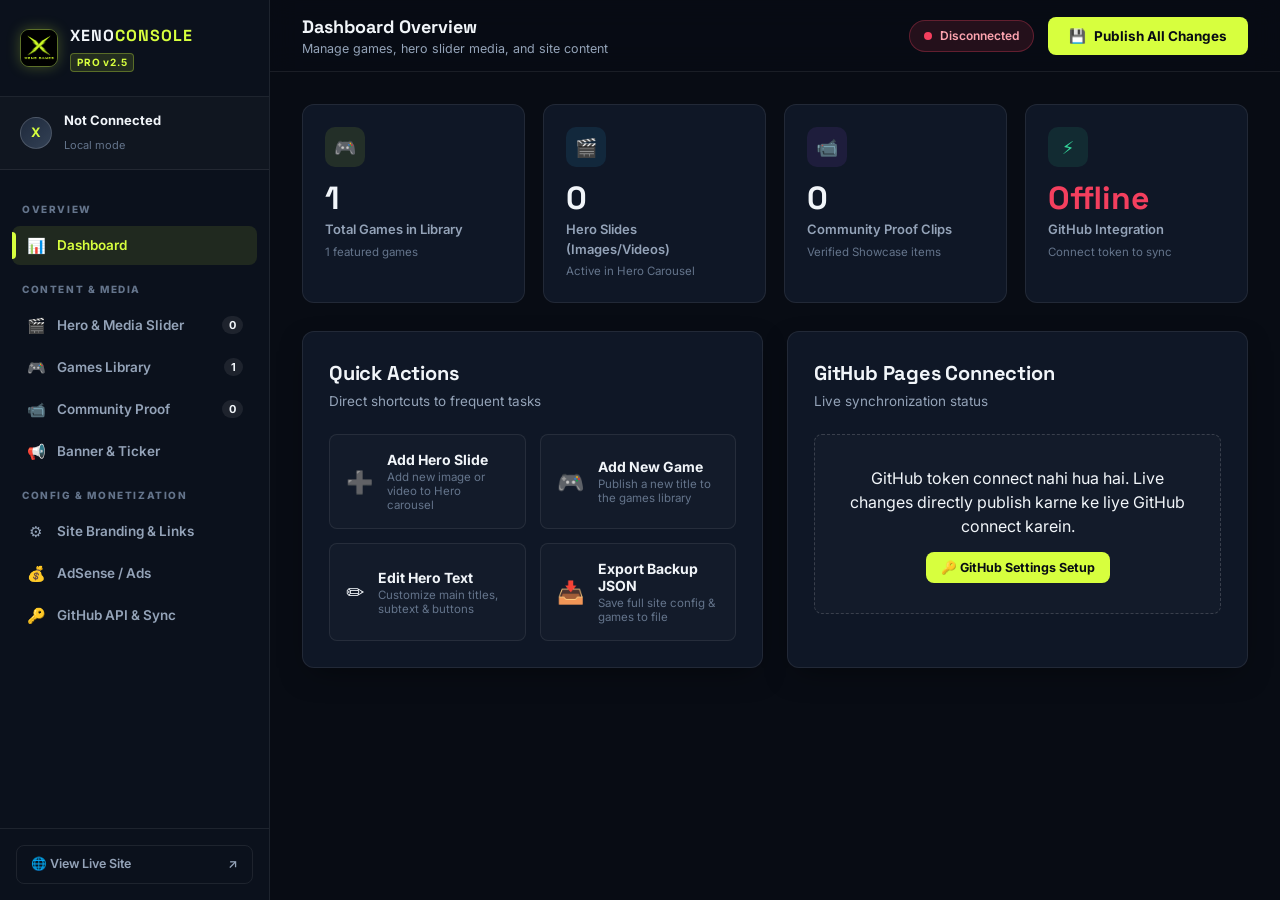
==== commit a6562eee: "Add official Neon Xeno Games logo across site and admin" ====
--- a/admin/index.html
+++ b/admin/index.html
@@ -7,6 +7,7 @@
 <link rel="preconnect" href="https://fonts.googleapis.com">
 <link rel="preconnect" href="https://fonts.gstatic.com" crossorigin>
 <link href="https://fonts.googleapis.com/css2?family=Space+Grotesk:wght@500;700;800&family=Inter:wght@400;500;600;700&family=JetBrains+Mono:wght@400;600&display=swap" rel="stylesheet">
+<link rel="icon" type="image/png" href="../assets/logo.png">
 <link rel="stylesheet" href="admin.css">
 </head>
 <body>
@@ -15,7 +16,7 @@
   <!-- SIDEBAR -->
   <aside class="sidebar">
     <div class="sidebar-brand">
-      <div class="brand-logo"><span class="mark">X</span></div>
+      <div class="brand-logo"><img src="../assets/logo.png" alt="Xeno Games Logo" class="brand-logo-img"></div>
       <div class="brand-info">
         <span class="brand-title">XENO<b>CONSOLE</b></span>
         <span class="brand-badge">PRO v2.5</span>
--- a/admin/admin.css
+++ b/admin/admin.css
@@ -69,6 +69,16 @@
   border-bottom: 1px solid var(--line);
 }
 
+.brand-logo-img {
+  width: 38px;
+  height: 38px;
+  border-radius: 9px;
+  object-fit: cover;
+  display: block;
+  border: 1px solid rgba(215, 255, 62, 0.4);
+  box-shadow: 0 0 14px rgba(215, 255, 62, 0.25);
+}
+
 .brand-logo .mark {
   width: 36px;
   height: 36px;
